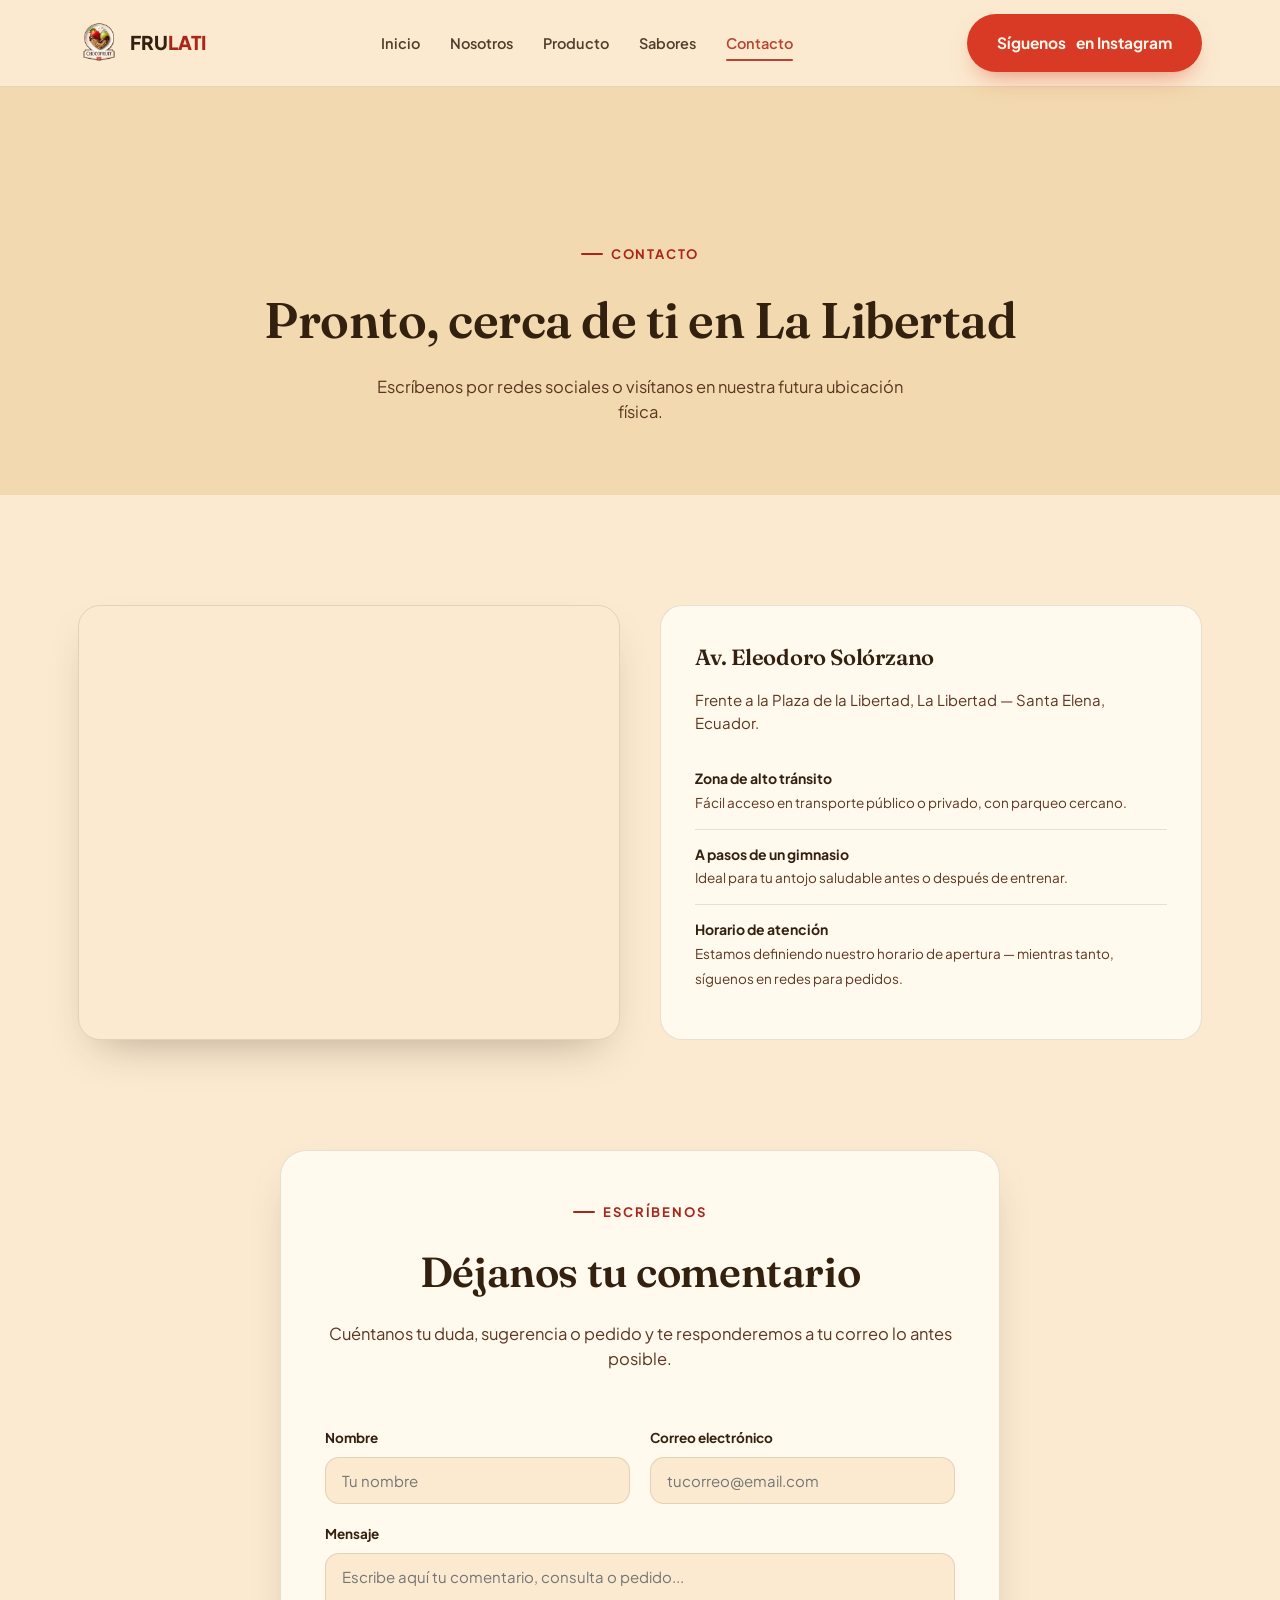
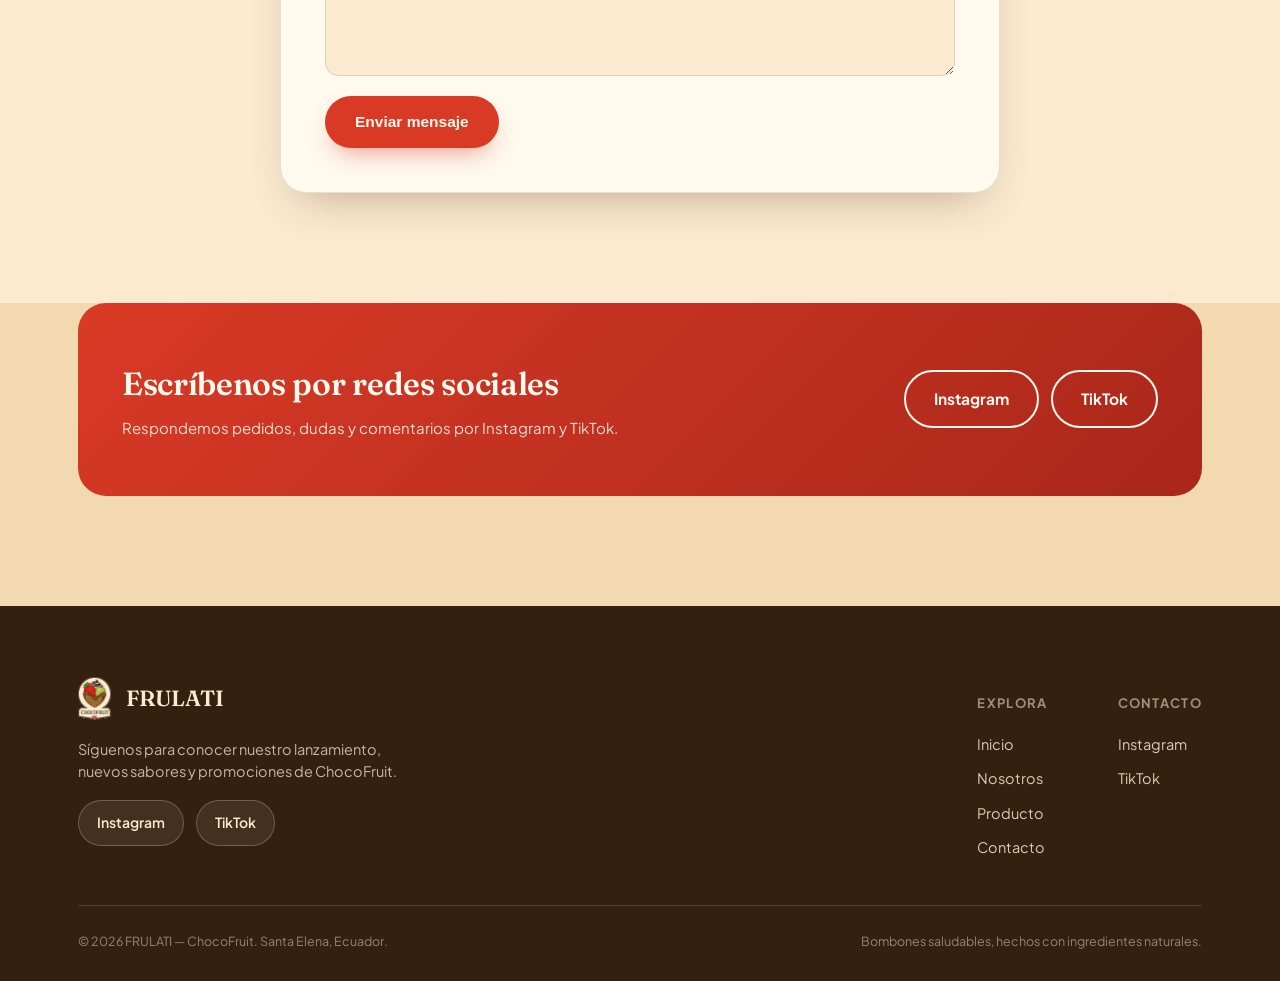
==== contacto.html @ a8c04a85 "Actualizacion de estructura y datos de la pagina web" ====
<!DOCTYPE html>
<html lang="es">
<head>
<meta charset="UTF-8">
<meta name="viewport" content="width=device-width, initial-scale=1.0">
<title>Contacto y ubicación — FRULATI</title>
<meta name="description" content="Encuentra a FRULATI en Santa Elena, Ecuador, o síguenos en Instagram y TikTok.">
<link rel="preconnect" href="https://fonts.googleapis.com">
<link href="https://fonts.googleapis.com/css2?family=Fraunces:ital,opsz,wght@0,9..144,400;0,9..144,500;0,9..144,600;0,9..144,700;1,9..144,400;1,9..144,500;1,9..144,600&family=Plus+Jakarta+Sans:ital,wght@0,400;0,500;0,600;0,700;0,800;1,500&display=swap" rel="stylesheet">
<link rel="stylesheet" href="/css/styles.css">
</head>
<body>
<header class="nav">
  <div class="nav-inner">
    <a href="index.html" class="brand"><img src="assets/logo1.png" alt="Logo FRULATI"><span>FRU<em>LATI</em></span></a>
    <nav class="links" id="navLinks">
      <a href="index.html">Inicio</a>
      <a href="nosotros.html">Nosotros</a>
      <a href="producto.html">Producto</a>
      <a href="producto.html#sabores">Sabores</a>
      <a href="contacto.html" class="active">Contacto</a>
    </nav>
    <div class="nav-cta">
      <a class="btn btn-primary" href="https://instagram.com/" target="_blank" rel="noopener">
        <span class="long">Síguenos</span> en Instagram
      </a>
      <button class="menu-btn" id="menuBtn" aria-label="Abrir menú">☰</button>
    </div>
  </div>
</header>

<section class="page-banner alt">
  <div class="wrap">
    <span class="eyebrow" style="justify-content:center;">Contacto</span>
    <h1>Pronto, cerca de ti en La Libertad</h1>
    <p>Escríbenos por redes sociales o visítanos en nuestra futura ubicación física.</p>
  </div>
</section>

<section class="reveal">
  <div class="wrap">
    <div class="ubicacion-grid">
      <div class="map-frame">
        <iframe src="https://www.google.com/maps?q=Av.+Eleodoro+Solórzano,+La+Libertad,+Santa+Elena,+Ecuador&output=embed" loading="lazy" referrerpolicy="no-referrer-when-downgrade" title="Mapa ubicación FRULATI"></iframe>
      </div>
      <div class="ubicacion-info">
        <h3>Av. Eleodoro Solórzano</h3>
        <p>Frente a la Plaza de la Libertad, La Libertad — Santa Elena, Ecuador.</p>
        <div class="info-row">
          <div><b>Zona de alto tránsito</b><span>Fácil acceso en transporte público o privado, con parqueo cercano.</span></div>
        </div>
        <div class="info-row">
          <div><b>A pasos de un gimnasio</b><span>Ideal para tu antojo saludable antes o después de entrenar.</span></div>
        </div>
        <div class="info-row">
          <div><b>Horario de atención</b><span>Estamos definiendo nuestro horario de apertura — mientras tanto, síguenos en redes para pedidos.</span></div>
        </div>
      </div>
    </div>
  </div>
</section>

<section class="reveal" style="padding-top:0;">
  <div class="wrap">
    <div class="contact-form-card">
      <div class="section-head center">
        <span class="eyebrow" style="justify-content:center;">Escríbenos</span>
        <h2>Déjanos tu comentario</h2>
        <p>Cuéntanos tu duda, sugerencia o pedido y te responderemos a tu correo lo antes posible.</p>
      </div>
      <form id="contactForm" class="contact-form">
        <input type="hidden" name="access_key" value="debff80b-9a6f-4ef8-8b88-89aa63c62e4f">
        <input type="hidden" name="subject" value="Nuevo mensaje desde la web de FRULATI">
        <input type="checkbox" name="botcheck" style="display:none" tabindex="-1" autocomplete="off">
        <div class="form-row">
          <div class="form-field">
            <label for="cf-name">Nombre</label>
            <input type="text" id="cf-name" name="name" required placeholder="Tu nombre">
          </div>
          <div class="form-field">
            <label for="cf-email">Correo electrónico</label>
            <input type="email" id="cf-email" name="email" required placeholder="tucorreo@email.com">
          </div>
        </div>
        <div class="form-field">
          <label for="cf-message">Mensaje</label>
          <textarea id="cf-message" name="message" rows="5" required placeholder="Escribe aquí tu comentario, consulta o pedido..."></textarea>
        </div>
        <div class="form-actions">
          <button type="submit" class="btn btn-primary">Enviar mensaje</button>
          <p class="form-note" id="formNote"></p>
        </div>
      </form>
    </div>
  </div>
</section>

<section class="alt reveal" style="padding-top:0;">
  <div class="wrap">
    <div class="cta-banner">
      <div>
        <h2>Escríbenos por redes sociales</h2>
        <p>Respondemos pedidos, dudas y comentarios por Instagram y TikTok.</p>
      </div>
      <div style="display:flex;gap:12px;flex-wrap:wrap;">
        <a class="btn btn-ghost" href="https://instagram.com/" target="_blank" rel="noopener">Instagram</a>
        <a class="btn btn-ghost" href="https://tiktok.com/" target="_blank" rel="noopener">TikTok</a>
      </div>
    </div>
  </div>
</section>
<footer id="contacto-footer">
  <div class="wrap">
    <div class="footer-top">
      <div>
        <div class="footer-brand"><img src="assets/logo.png" alt="Logo FRULATI">FRULATI</div>
        <div class="footer-cta" style="margin-top:18px;">
          <p>Síguenos para conocer nuestro lanzamiento, nuevos sabores y promociones de ChocoFruit.</p>
          <div class="social-row">
            <a class="social-btn" href="https://instagram.com/" target="_blank" rel="noopener">Instagram</a>
            <a class="social-btn" href="https://tiktok.com/" target="_blank" rel="noopener">TikTok</a>
          </div>
        </div>
      </div>
      <div class="footer-cols">
        <div class="footer-col">
          <h4>Explora</h4>
          <a href="index.html">Inicio</a>
          <a href="nosotros.html">Nosotros</a>
          <a href="producto.html">Producto</a>
          <a href="contacto.html">Contacto</a>
        </div>
        <div class="footer-col">
          <h4>Contacto</h4>
          <a href="https://instagram.com/" target="_blank" rel="noopener">Instagram</a>
          <a href="https://tiktok.com/" target="_blank" rel="noopener">TikTok</a>
        </div>
      </div>
    </div>
    <div class="footer-bottom">
      <span>© 2026 FRULATI — ChocoFruit. Santa Elena, Ecuador.</span>
      <span>Bombones saludables, hechos con ingredientes naturales.</span>
    </div>
  </div>
</footer>

<script src="/js/script.js"></script>
</body>
</html>
---- css/styles.css ----
:root{
    --cream:        #FBEAD0;
    --cream-deep:   #F2D9AF;
    --paper:        #FFF9EE;
    --cacao:        #5C3620;
    --cacao-deep:   #33200F;
    --strawberry:   #D93A26;
    --strawberry-d: #A9271A;
    --apple:        #96AC3B;
    --apple-d:      #74862B;
    --pink:         #EF7E86;
    --line:         rgba(51,32,15,0.12);
    --shadow:       0 20px 45px -20px rgba(51,32,15,0.35);
  }
  *{box-sizing:border-box;}
  html{scroll-behavior:smooth;}
  body{
    margin:0;
    background:var(--cream);
    color:var(--cacao-deep);
    font-family:'Plus Jakarta Sans', sans-serif;
    line-height:1.55;
    -webkit-font-smoothing:antialiased;
  }
  h1,h2,h3,.display{
    font-family:'Fraunces', serif;
    color:var(--cacao-deep);
    margin:0;
    letter-spacing:-0.01em;
  }
  em{ font-style:italic; color:var(--strawberry-d); }
  p{margin:0;}
  a{color:inherit;text-decoration:none;}
  img{max-width:100%;display:block;}
  .wrap{max-width:1180px;margin:0 auto;padding:0 28px;}
  section{padding:110px 0;}
  .eyebrow{
    display:inline-flex;align-items:center;gap:8px;
    font-family:'Plus Jakarta Sans', sans-serif;
    font-weight:700;font-size:13px;letter-spacing:0.14em;text-transform:uppercase;
    color:var(--strawberry-d);
    margin-bottom:18px;
  }
  .eyebrow::before{
    content:"";width:22px;height:2px;background:var(--strawberry-d);display:inline-block;border-radius:2px;
  }
  .btn{
    display:inline-flex;align-items:center;gap:10px;
    padding:15px 28px;border-radius:100px;
    font-weight:700;font-size:15.5px;
    border:2px solid transparent;
    cursor:pointer;transition:transform .25s ease, box-shadow .25s ease, background .25s ease;
    white-space:nowrap;
  }
  .btn-primary{background:var(--strawberry);color:var(--paper);box-shadow:0 12px 24px -10px rgba(217,58,38,0.55);}
  .btn-primary:hover{transform:translateY(-2px);box-shadow:0 16px 30px -10px rgba(217,58,38,0.6);}
  .btn-ghost{background:transparent;border-color:var(--cacao-deep);color:var(--cacao-deep);}
  .btn-ghost:hover{background:var(--cacao-deep);color:var(--cream);transform:translateY(-2px);}

  /* NAV */
  header.nav{
    position:sticky;top:0;z-index:50;
    background:rgba(251,234,208,0.86);
    backdrop-filter:blur(10px);
    border-bottom:1px solid var(--line);
  }
  .nav-inner{
    max-width:1180px;margin:0 auto;padding:14px 28px;
    display:flex;align-items:center;justify-content:space-between;gap:20px;
  }
  .brand{display:flex;align-items:center;gap:10px;font-weight:800;font-size:19px;}
  .brand img{height:42px;width:auto;}
  .brand span em{font-style:normal;color:var(--strawberry-d);}
  nav.links{display:flex;gap:30px;font-weight:600;font-size:14.5px;}
  nav.links a{opacity:.85;position:relative;padding:4px 0;}
  nav.links a:hover{opacity:1;}
  .nav-cta{display:flex;gap:10px;align-items:center;}
  .menu-btn{display:none;background:none;border:none;font-size:26px;cursor:pointer;color:var(--cacao-deep);}

  @media (max-width: 880px){
    nav.links{
      position:fixed;top:70px;left:0;right:0;
      background:var(--paper);
      flex-direction:column;gap:0;
      padding:10px 28px 20px;
      transform:translateY(-130%);
      opacity:0;
      transition:transform .3s ease, opacity .3s ease;
      border-bottom:1px solid var(--line);
    }
    nav.links.open{transform:translateY(0);opacity:1;}
    nav.links a{padding:12px 0;border-bottom:1px solid var(--line);}
    .menu-btn{display:block;}
    .nav-cta .btn span.long{display:none;}
  }

  /* HERO */
  .hero{padding-top:70px;position:relative;overflow:hidden;}
  .hero-grid{
    display:grid;grid-template-columns:1.05fr 0.95fr;gap:60px;align-items:center;
  }
  .hero h1{font-size:clamp(34px,5vw,58px);line-height:1.05;font-weight:600;}
  .hero-sub{margin-top:22px;font-size:18px;max-width:480px;color:var(--cacao);}
  .hero-ctas{margin-top:34px;display:flex;gap:16px;flex-wrap:wrap;}
  .hero-badges{display:flex;gap:14px;margin-top:38px;flex-wrap:wrap;}
  .badge{
    display:flex;align-items:center;gap:8px;
    background:var(--paper);border:1px solid var(--line);
    padding:9px 16px;border-radius:100px;font-size:13.5px;font-weight:700;color:var(--cacao);
    box-shadow:0 6px 14px -8px rgba(51,32,15,.25);
  }
  .hero-visual{position:relative;display:flex;justify-content:center;align-items:center;min-height:420px;}
  .hero-visual .plate{
    position:relative;width:min(400px,80vw);
    filter:drop-shadow(0 30px 40px rgba(51,32,15,.35));
    animation:float 6s ease-in-out infinite;
  }
  .floaty{position:absolute;opacity:.9;animation:float 5s ease-in-out infinite;}
  @keyframes float{ 0%,100%{transform:translateY(0px) rotate(0deg);} 50%{transform:translateY(-16px) rotate(3deg);} }
  @media (prefers-reduced-motion: reduce){
    .hero-visual .plate, .floaty{animation:none;}
  }
  @media (max-width:920px){
    .hero-grid{grid-template-columns:1fr;text-align:center;}
    .hero-sub{margin-left:auto;margin-right:auto;}
    .hero-ctas, .hero-badges{justify-content:center;}
  }

  /* SECTION HEADERS */
  .section-head{max-width:640px;margin-bottom:56px;}
  .section-head.center{margin-left:auto;margin-right:auto;text-align:center;}
  .section-head h2{font-size:clamp(28px,3.6vw,42px);font-weight:600;}
  .section-head p{margin-top:16px;font-size:16.5px;color:var(--cacao);}

  section.alt{background:var(--cream-deep);}

  /* NOSOTROS */
  .mv-grid{display:grid;grid-template-columns:1fr 1fr;gap:24px;margin-bottom:52px;}
  .mv-card{
    background:var(--paper);border-radius:22px;padding:34px;border:1px solid var(--line);
    box-shadow:var(--shadow);
  }
  .mv-card h3{font-size:22px;margin-bottom:12px;font-weight:600;}
  .mv-card p{font-size:15.5px;color:var(--cacao);}
  .values-grid{display:grid;grid-template-columns:repeat(3,1fr);gap:18px;}
  .value-chip{
    background:transparent;border:1.5px solid var(--line);border-radius:16px;padding:20px;
    transition:border-color .2s ease, transform .2s ease;
  }
  .value-chip:hover{border-color:var(--strawberry-d);transform:translateY(-3px);}
  .value-chip b{display:block;font-family:'Fraunces',serif;font-size:18px;font-weight:600;margin-bottom:6px;}
  .value-chip span{font-size:14px;color:var(--cacao);}
  @media (max-width:880px){ .mv-grid{grid-template-columns:1fr;} .values-grid{grid-template-columns:1fr 1fr;} }
  @media (max-width:560px){ .values-grid{grid-template-columns:1fr;} }

  /* PRODUCTO / CROSS SECTION */
  .producto-grid{display:grid;grid-template-columns:0.9fr 1.1fr;gap:70px;align-items:center;}
  .layer-info{
    background:var(--paper);border:1px solid var(--line);border-radius:18px;padding:20px 22px;
    margin-bottom:14px;opacity:.55;transform:translateX(-6px);
    transition:opacity .25s ease, transform .25s ease, border-color .25s ease;
    cursor:pointer;
  }
  .layer-info.active{opacity:1;transform:translateX(0);border-color:var(--strawberry-d);box-shadow:var(--shadow);}
  .layer-info h4{margin:0 0 4px;font-family:'Fraunces',serif;font-size:18px;font-weight:600;display:flex;align-items:center;gap:10px;}
  .layer-info h4 i{width:12px;height:12px;border-radius:50%;display:inline-block;}
  .layer-info p{font-size:14.5px;color:var(--cacao);}
  .specs-strip{
    display:flex;flex-wrap:wrap;gap:14px;margin-top:56px;padding-top:40px;border-top:1px solid var(--line);
  }
  .spec{flex:1;min-width:140px;text-align:center;}
  .spec b{display:block;font-family:'Fraunces',serif;font-size:24px;font-weight:600;color:var(--strawberry-d);}
  .spec span{font-size:13px;color:var(--cacao);}

  /* VENTAJAS */
  .ventajas-grid{display:grid;grid-template-columns:repeat(4,1fr);gap:20px;}
  .vcard{
    background:var(--paper);border-radius:20px;padding:28px 24px;border:1px solid var(--line);
    transition:transform .25s ease, box-shadow .25s ease;
  }
  .vcard:hover{transform:translateY(-6px);box-shadow:var(--shadow);}
  .vcard .num{font-family:'Fraunces',serif;font-size:15px;color:var(--strawberry-d);font-weight:700;margin-bottom:14px;}
  .vcard h3{font-size:19px;font-weight:600;margin-bottom:10px;}
  .vcard p{font-size:14px;color:var(--cacao);}
  @media (max-width:980px){ .ventajas-grid{grid-template-columns:1fr 1fr;} }
  @media (max-width:560px){ .ventajas-grid{grid-template-columns:1fr;} }

  /* SABORES */
  .sabores-grid{display:grid;grid-template-columns:repeat(3,1fr);gap:26px;}
  .flavor-card{
    background:var(--paper);border-radius:24px;overflow:hidden;border:1px solid var(--line);
    box-shadow:var(--shadow);
  }
  .flavor-top{height:170px;display:flex;align-items:center;justify-content:center;position:relative;}
  .flavor-body{padding:24px;}
  .flavor-body h3{font-size:20px;font-weight:600;margin-bottom:6px;}
  .flavor-body p{font-size:14px;color:var(--cacao);margin-bottom:14px;}
  .price-tag{
    display:inline-flex;align-items:baseline;gap:4px;font-family:'Fraunces',serif;font-weight:700;
    color:var(--strawberry-d);font-size:22px;
  }
  .price-tag small{font-size:12px;font-weight:600;color:var(--cacao);}
  .tag-pill{
    position:absolute;top:14px;left:14px;background:var(--cacao-deep);color:var(--cream);
    font-size:11px;font-weight:700;letter-spacing:.06em;text-transform:uppercase;
    padding:5px 12px;border-radius:100px;
  }
  @media (max-width:920px){ .sabores-grid{grid-template-columns:1fr;} }

  /* GALERIA */
  .galeria-grid{display:grid;grid-template-columns:1fr 1fr;gap:50px;align-items:center;}
  .galeria-img{border-radius:26px;overflow:hidden;box-shadow:var(--shadow);border:1px solid var(--line);}
  .galeria-note{
    margin-top:18px;font-size:13.5px;color:var(--cacao);font-style:italic;
  }
  @media (max-width:920px){ .galeria-grid{grid-template-columns:1fr;} }

  /* UBICACION */
  .ubicacion-grid{display:grid;grid-template-columns:1fr 1fr;gap:40px;align-items:stretch;}
  .map-frame{border-radius:22px;overflow:hidden;border:1px solid var(--line);box-shadow:var(--shadow);min-height:340px;}
  .map-frame iframe{width:100%;height:100%;min-height:340px;border:0;}
  .ubicacion-info{
    background:var(--paper);border-radius:22px;padding:34px;border:1px solid var(--line);
  }
  .ubicacion-info h3{font-size:22px;font-weight:600;margin-bottom:14px;}
  .ubicacion-info p{font-size:15px;color:var(--cacao);margin-bottom:20px;}
  .info-row{display:flex;gap:14px;padding:14px 0;border-top:1px solid var(--line);}
  .info-row:first-of-type{border-top:none;}
  .info-row b{display:block;font-size:14px;}
  .info-row span{font-size:13.5px;color:var(--cacao);}
  @media (max-width:880px){ .ubicacion-grid{grid-template-columns:1fr;} }

  /* CONTACTO / FOOTER */
  footer{background:var(--cacao-deep);color:var(--cream);padding:70px 0 30px;}
  .footer-top{display:flex;justify-content:space-between;flex-wrap:wrap;gap:40px;padding-bottom:40px;border-bottom:1px solid rgba(251,234,208,0.15);}
  .footer-brand{display:flex;align-items:center;gap:12px;font-family:'Fraunces',serif;font-size:22px;font-weight:600;}
  .footer-brand img{height:44px;}
  .footer-cta p{max-width:340px;font-size:14.5px;color:rgba(251,234,208,0.75);margin-bottom:18px;}
  .social-row{display:flex;gap:12px;}
  .social-btn{
    display:flex;align-items:center;gap:8px;background:rgba(251,234,208,0.08);
    border:1px solid rgba(251,234,208,0.25);padding:11px 18px;border-radius:100px;
    font-size:14px;font-weight:600;transition:background .2s ease, transform .2s ease;
  }
  .social-btn:hover{background:var(--strawberry);border-color:var(--strawberry);transform:translateY(-2px);}
  .footer-cols{display:flex;gap:70px;flex-wrap:wrap;}
  .footer-col h4{font-size:13px;text-transform:uppercase;letter-spacing:.1em;color:rgba(251,234,208,0.55);margin-bottom:14px;}
  .footer-col a{display:block;font-size:14.5px;padding:6px 0;color:rgba(251,234,208,0.85);}
  .footer-col a:hover{color:var(--cream);}
  .footer-bottom{padding-top:26px;display:flex;justify-content:space-between;flex-wrap:wrap;gap:10px;font-size:12.5px;color:rgba(251,234,208,0.5);}

  /* REVEAL ANIM */
  .reveal{opacity:0;transform:translateY(24px);transition:opacity .7s ease, transform .7s ease;}
  .reveal.in{opacity:1;transform:translateY(0);}

  :focus-visible{outline:3px solid var(--strawberry-d);outline-offset:2px;}

  nav.links a.active{color:var(--strawberry-d);}
  nav.links a.active::after{
    content:"";position:absolute;left:0;right:0;bottom:-3px;height:2px;background:var(--strawberry-d);border-radius:2px;
  }

  /* PAGE BANNER (internal pages) */
  .page-banner{
    padding:150px 0 70px;text-align:center;
  }
  .page-banner h1{font-size:clamp(32px,5vw,50px);font-weight:600;}
  .page-banner p{margin-top:14px;font-size:16.5px;color:var(--cacao);max-width:560px;margin-left:auto;margin-right:auto;}

  /* STAT STRIP (home) */
  .stat-strip{padding:60px 0;background:var(--cacao-deep);color:var(--cream);}
  .stat-strip .wrap{display:flex;flex-wrap:wrap;gap:30px;justify-content:space-between;}
  .stat-item{flex:1;min-width:200px;text-align:center;padding:0 10px;}
  .stat-item b{display:block;font-family:'Fraunces',serif;font-size:clamp(28px,3.4vw,40px);font-weight:600;color:var(--cream);}
  .stat-item span{font-size:13.5px;color:rgba(251,234,208,0.7);display:block;margin-top:6px;line-height:1.4;}
  .stat-item.highlight b{color:var(--pink);}

  /* TEASER CARDS (home) */
  .teaser-grid{display:grid;grid-template-columns:repeat(3,1fr);gap:24px;}
  .teaser-card{
    background:var(--paper);border:1px solid var(--line);border-radius:22px;padding:32px;
    display:flex;flex-direction:column;gap:14px;transition:transform .25s ease, box-shadow .25s ease;
  }
  .teaser-card:hover{transform:translateY(-6px);box-shadow:var(--shadow);}
  .teaser-card .icon{font-size:30px;}
  .teaser-card h3{font-size:20px;font-weight:600;}
  .teaser-card p{font-size:14.5px;color:var(--cacao);flex:1;}
  .teaser-card a{font-weight:700;color:var(--strawberry-d);font-size:14px;display:inline-flex;align-items:center;gap:6px;}
  @media (max-width:920px){ .teaser-grid{grid-template-columns:1fr;} }

  /* CTA BANNER (home) */
  .cta-banner{
    background:linear-gradient(135deg,var(--strawberry),var(--strawberry-d));
    border-radius:28px;padding:56px 44px;color:var(--paper);
    display:flex;align-items:center;justify-content:space-between;gap:30px;flex-wrap:wrap;
  }
  .cta-banner h2{color:var(--paper);font-size:clamp(24px,3vw,32px);font-weight:600;}
  .cta-banner p{color:rgba(255,249,238,0.85);margin-top:8px;font-size:15px;}
  .cta-banner .btn-ghost{border-color:var(--paper);color:var(--paper);}
  .cta-banner .btn-ghost:hover{background:var(--paper);color:var(--strawberry-d);}

  /* survey highlight card inside sabores */
  .survey-note{
    margin-top:40px;background:var(--paper);border:1px dashed var(--strawberry-d);border-radius:18px;
    padding:22px 26px;font-size:14.5px;color:var(--cacao);display:flex;gap:14px;align-items:flex-start;
  }
  .survey-note b{color:var(--strawberry-d);}

  /* CONTACT FORM */
  .contact-form-card{
    max-width:720px;margin:0 auto;background:var(--paper);border:1px solid var(--line);
    border-radius:26px;padding:44px;box-shadow:var(--shadow);
  }
  .contact-form{display:flex;flex-direction:column;gap:20px;}
  .form-row{display:grid;grid-template-columns:1fr 1fr;gap:20px;}
  .form-field{display:flex;flex-direction:column;gap:8px;}
  .form-field label{font-size:13.5px;font-weight:700;color:var(--cacao-deep);}
  .form-field input, .form-field textarea{
    font-family:'Plus Jakarta Sans', sans-serif;font-size:15px;color:var(--cacao-deep);
    background:var(--cream);border:1.5px solid var(--line);border-radius:14px;
    padding:13px 16px;resize:vertical;transition:border-color .2s ease, box-shadow .2s ease;
  }
  .form-field input:focus, .form-field textarea:focus{
    outline:none;border-color:var(--strawberry-d);box-shadow:0 0 0 3px rgba(217,58,38,0.12);
  }
  .form-actions{display:flex;align-items:center;gap:18px;flex-wrap:wrap;}
  .form-note{font-size:13.5px;color:var(--cacao);}
  .form-note.success{color:var(--apple-d);font-weight:700;}
  .form-note.error{color:var(--strawberry-d);font-weight:700;}
  @media (max-width:560px){
    .contact-form-card{padding:28px 22px;}
    .form-row{grid-template-columns:1fr;}
  }
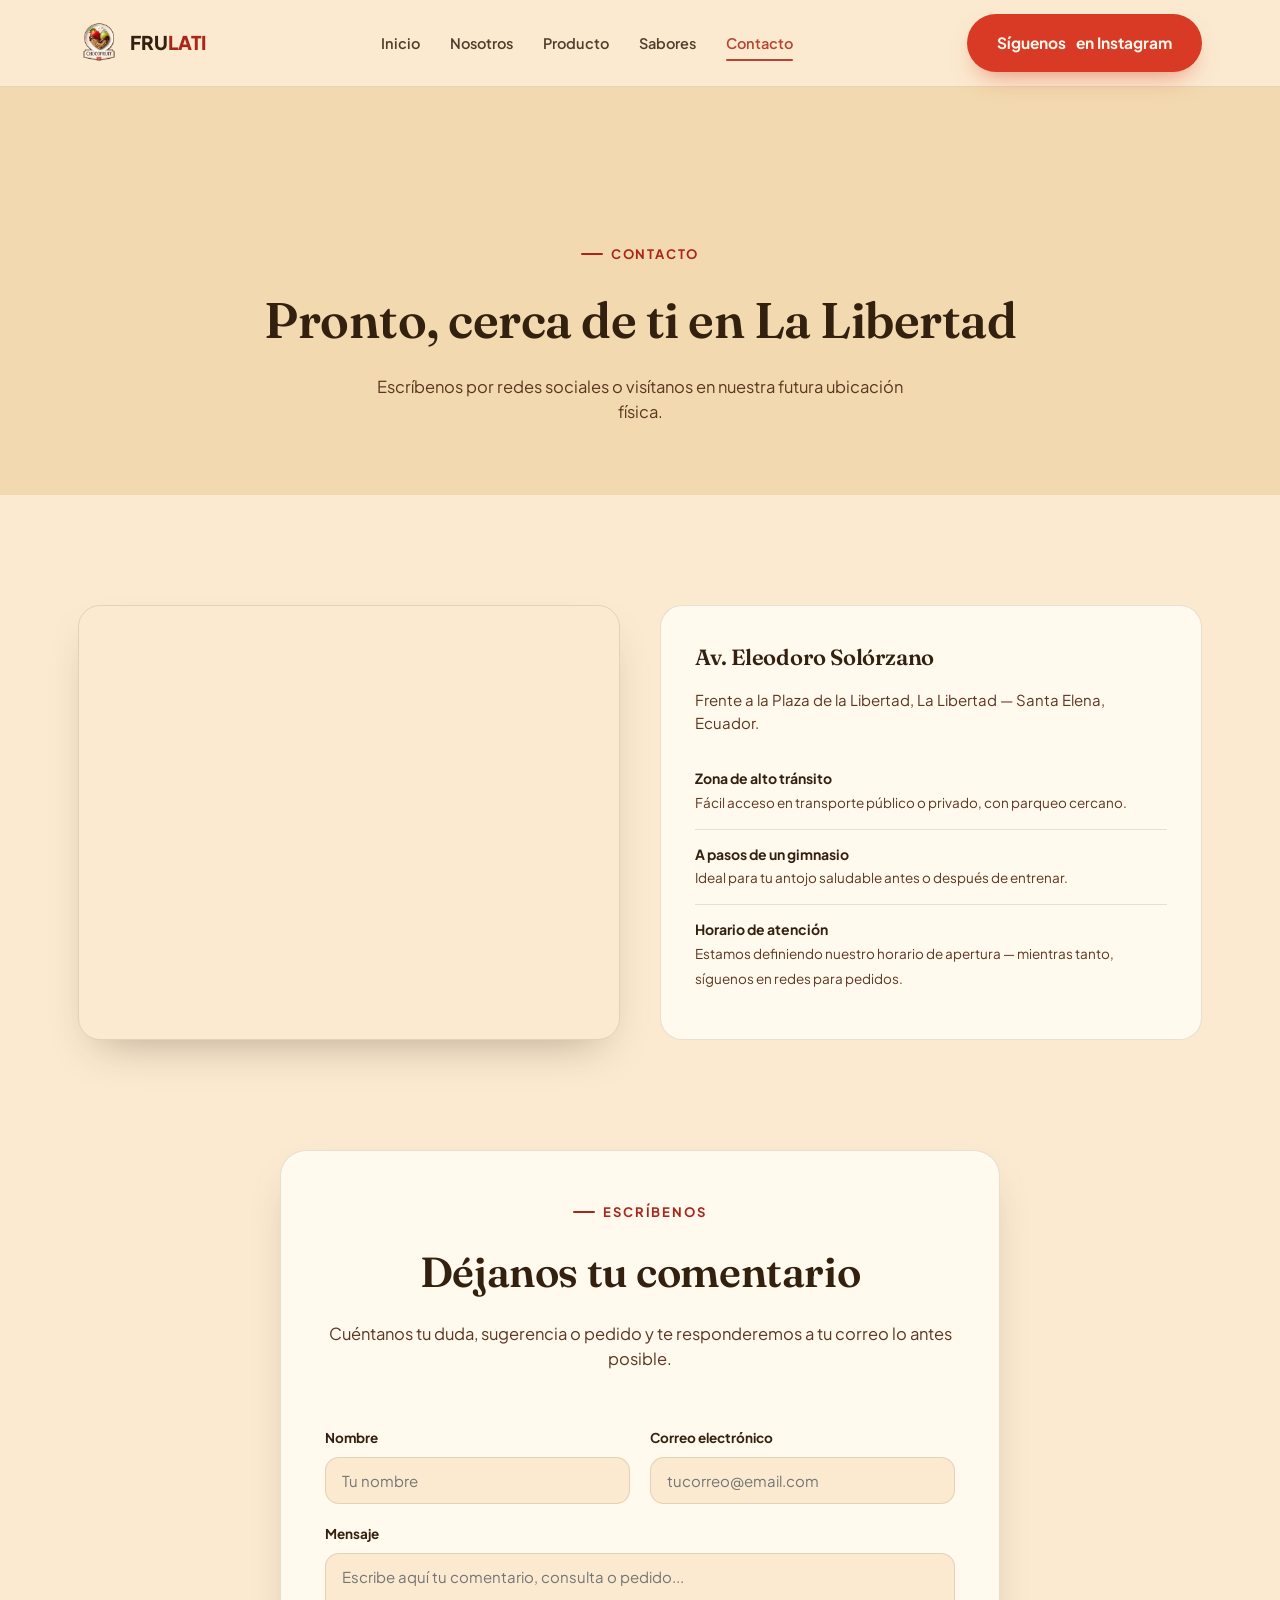
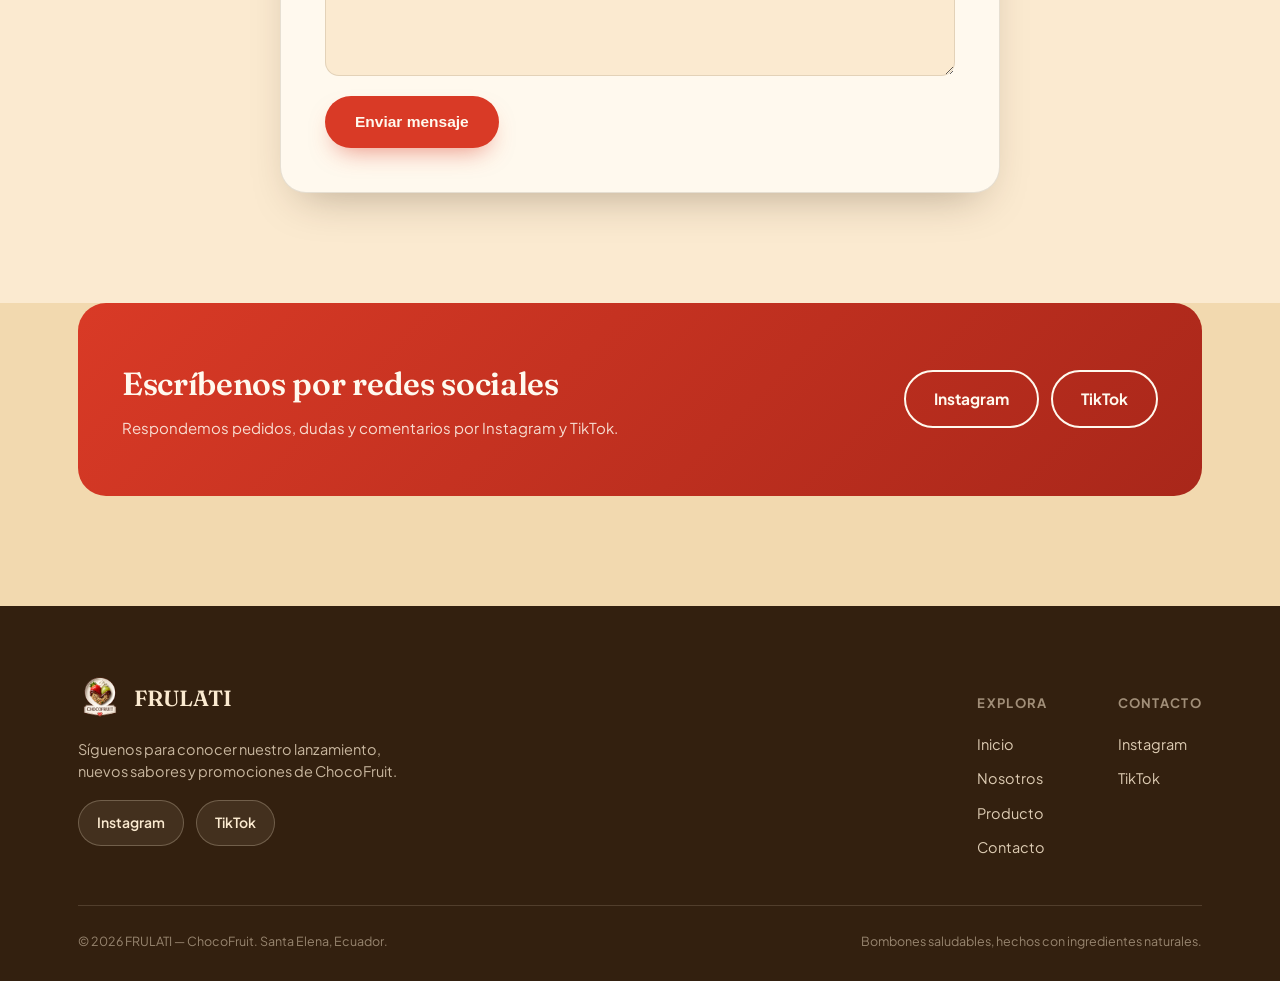
==== commit f778f655: "Se agrego imagenes de informacion nutricunal en producto, se alctualizo el nombre del logo. Actualiz" ====
--- a/contacto.html
+++ b/contacto.html
@@ -7,12 +7,12 @@
 <meta name="description" content="Encuentra a FRULATI en Santa Elena, Ecuador, o síguenos en Instagram y TikTok.">
 <link rel="preconnect" href="https://fonts.googleapis.com">
 <link href="https://fonts.googleapis.com/css2?family=Fraunces:ital,opsz,wght@0,9..144,400;0,9..144,500;0,9..144,600;0,9..144,700;1,9..144,400;1,9..144,500;1,9..144,600&family=Plus+Jakarta+Sans:ital,wght@0,400;0,500;0,600;0,700;0,800;1,500&display=swap" rel="stylesheet">
-<link rel="stylesheet" href="/css/styles.css">
+<link rel="stylesheet" href="css/styles.css">
 </head>
 <body>
 <header class="nav">
   <div class="nav-inner">
-    <a href="index.html" class="brand"><img src="assets/logo1.png" alt="Logo FRULATI"><span>FRU<em>LATI</em></span></a>
+    <a href="index.html" class="brand"><img src="assets/logo.png" alt="Logo FRULATI"><span>FRU<em>LATI</em></span></a>
     <nav class="links" id="navLinks">
       <a href="index.html">Inicio</a>
       <a href="nosotros.html">Nosotros</a>
@@ -144,6 +144,6 @@
   </div>
 </footer>
 
-<script src="/js/script.js"></script>
+<script src="js/script.js"></script>
 </body>
 </html>
--- a/css/styles.css
+++ b/css/styles.css
@@ -330,4 +330,25 @@
   @media (max-width:560px){
     .contact-form-card{padding:28px 22px;}
     .form-row{grid-template-columns:1fr;}
-  }+  }
+
+  /* NUTRICION */
+  .nutri-toggle{display:flex;justify-content:center;gap:12px;margin-bottom:36px;flex-wrap:wrap;}
+  .nutri-tab{
+    font-family:'Plus Jakarta Sans', sans-serif;font-weight:700;font-size:15px;
+    padding:12px 26px;border-radius:100px;border:2px solid var(--line);
+    background:var(--paper);color:var(--cacao-deep);cursor:pointer;
+    transition:background .2s ease, border-color .2s ease, color .2s ease, transform .2s ease;
+  }
+  .nutri-tab.active{background:var(--strawberry-d);border-color:var(--strawberry-d);color:var(--paper);transform:translateY(-2px);}
+  .nutri-tab[data-flavor="uva"].active{background:var(--apple-d);border-color:var(--apple-d);}
+  .nutri-label-frame{
+    max-width:900px;margin:0 auto;background:var(--paper);border:1px solid var(--line);
+    border-radius:26px;padding:14px;box-shadow:var(--shadow);
+  }
+  .nutri-label-frame img{
+    width:100%;border-radius:16px;display:block;
+    opacity:0;animation:nutriFadeIn .4s ease forwards;
+  }
+  @keyframes nutriFadeIn{ from{opacity:0;transform:scale(.99);} to{opacity:1;transform:scale(1);} }
+  @media (max-width:560px){ .nutri-label-frame{padding:8px;border-radius:18px;} .nutri-label-frame img{border-radius:10px;} }
